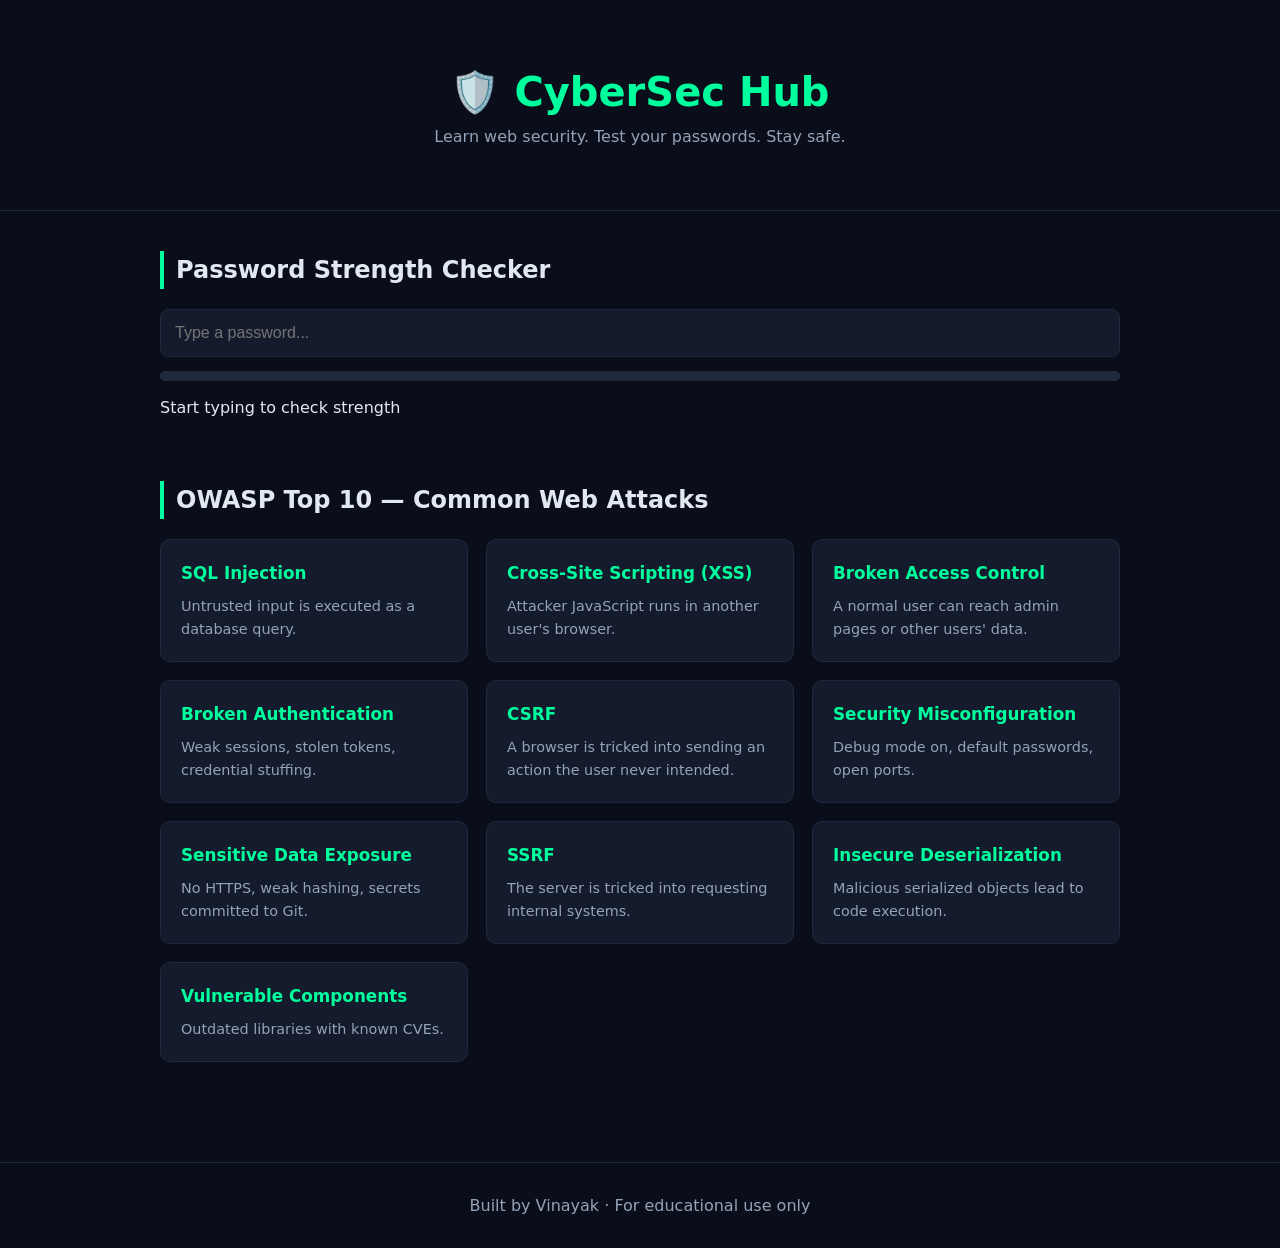
==== cyber-security-hub/index.html @ ee930f05 "Initial commit: CyberSec Hub website" ====
<!DOCTYPE html>
<html lang="en">
<head>
  <meta charset="UTF-8">
  <meta name="viewport" content="width=device-width, initial-scale=1.0">
  <title>CyberSec Hub</title>
  <link rel="stylesheet" href="css/style.css">
</head>
<body>
  <header>
    <h1>🛡️ CyberSec Hub</h1>
    <p>Learn web security. Test your passwords. Stay safe.</p>
  </header>

  <main>
    <section id="tools">
      <h2>Password Strength Checker</h2>
      <input type="text" id="pwdInput" placeholder="Type a password...">
      <div class="meter"><div id="meterFill"></div></div>
      <p id="pwdResult">Start typing to check strength</p>
      <ul id="pwdTips"></ul>
    </section>

    <section id="owasp">
      <h2>OWASP Top 10 — Common Web Attacks</h2>
      <div class="card-grid" id="cardGrid"></div>
    </section>
  </main>

  <footer>
    <p>Built by Vinayak · For educational use only</p>
  </footer>

  <script src="js/script.js"></script>
</body>
</html>
---- cyber-security-hub/css/style.css ----
:root {
  --bg: #0a0e1a;
  --card: #141b2d;
  --accent: #00ff9d;
  --text: #e2e8f0;
  --muted: #94a3b8;
}

* { margin: 0; padding: 0; box-sizing: border-box; }

body {
  font-family: 'Segoe UI', system-ui, sans-serif;
  background: var(--bg);
  color: var(--text);
  line-height: 1.6;
}

header {
  text-align: center;
  padding: 60px 20px;
  border-bottom: 1px solid #1e293b;
}

header h1 { font-size: 2.5rem; color: var(--accent); }
header p { color: var(--muted); }

main { max-width: 1000px; margin: 0 auto; padding: 40px 20px; }

section { margin-bottom: 60px; }

h2 {
  margin-bottom: 20px;
  border-left: 4px solid var(--accent);
  padding-left: 12px;
}

#pwdInput {
  width: 100%;
  padding: 14px;
  background: var(--card);
  border: 1px solid #1e293b;
  border-radius: 8px;
  color: var(--text);
  font-size: 1rem;
}

#pwdInput:focus { outline: 2px solid var(--accent); }

.meter {
  height: 10px;
  background: #1e293b;
  border-radius: 6px;
  margin: 14px 0;
  overflow: hidden;
}

#meterFill {
  height: 100%;
  width: 0%;
  background: #ef4444;
  transition: width .3s, background .3s;
}

#pwdTips { list-style: none; margin-top: 10px; }
#pwdTips li { color: var(--muted); font-size: .9rem; }

.card-grid {
  display: grid;
  grid-template-columns: repeat(auto-fit, minmax(260px, 1fr));
  gap: 18px;
}

.card {
  background: var(--card);
  padding: 20px;
  border-radius: 10px;
  border: 1px solid #1e293b;
  transition: transform .2s, border-color .2s;
}

.card:hover { transform: translateY(-4px); border-color: var(--accent); }
.card h3 { color: var(--accent); font-size: 1.05rem; margin-bottom: 8px; }
.card p { color: var(--muted); font-size: .9rem; }

footer {
  text-align: center;
  padding: 30px;
  color: var(--muted);
  border-top: 1px solid #1e293b;
}
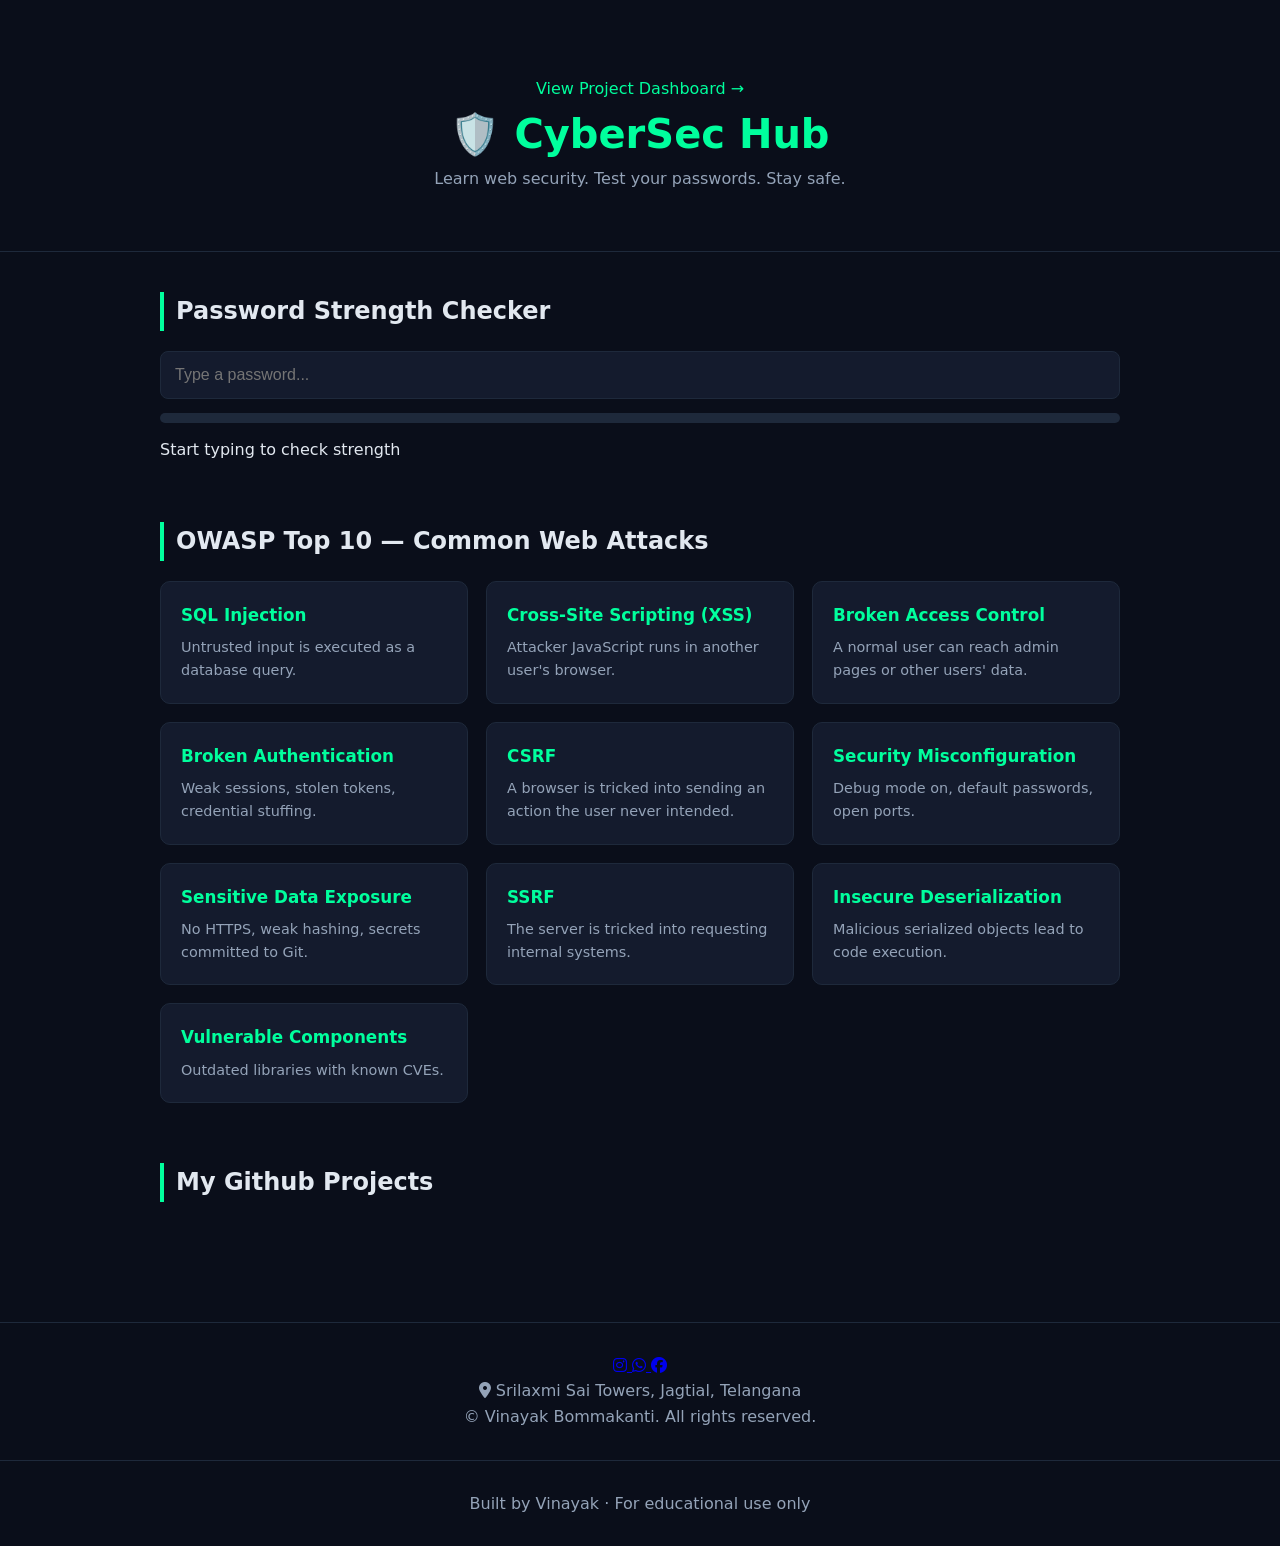
==== commit b6335699: "Add files via upload" ====
--- a/cyber-security-hub/index.html
+++ b/cyber-security-hub/index.html
@@ -1,36 +1,65 @@
-<!DOCTYPE html>
-<html lang="en">
-<head>
-  <meta charset="UTF-8">
-  <meta name="viewport" content="width=device-width, initial-scale=1.0">
-  <title>CyberSec Hub</title>
-  <link rel="stylesheet" href="css/style.css">
-</head>
-<body>
-  <header>
-    <h1>🛡️ CyberSec Hub</h1>
-    <p>Learn web security. Test your passwords. Stay safe.</p>
-  </header>
-
-  <main>
-    <section id="tools">
-      <h2>Password Strength Checker</h2>
-      <input type="text" id="pwdInput" placeholder="Type a password...">
-      <div class="meter"><div id="meterFill"></div></div>
-      <p id="pwdResult">Start typing to check strength</p>
-      <ul id="pwdTips"></ul>
-    </section>
-
-    <section id="owasp">
-      <h2>OWASP Top 10 — Common Web Attacks</h2>
-      <div class="card-grid" id="cardGrid"></div>
-    </section>
-  </main>
-
-  <footer>
-    <p>Built by Vinayak · For educational use only</p>
-  </footer>
-
-  <script src="js/script.js"></script>
-</body>
+<!DOCTYPE html>
+<html lang="en">
+<head>
+  <link rel="stylesheet" href="https://cdnjs.cloudflare.com/ajax/libs/font-awesome/6.5.1/css/all.min.css">
+  <meta charset="UTF-8">
+  <meta name="viewport" content="width=device-width, initial-scale=1.0">
+  <title>CyberSec Hub</title>
+  <link rel="stylesheet" href="css/style.css">
+</head>
+<body>
+  <header>
+    <nav style="margin-top:16px;">
+  <a href="contacts-dashboard.html" style="color:var(--accent); text-decoration:none;">View Project Dashboard →</a>
+</nav>
+    <h1>🛡️ CyberSec Hub</h1>
+    <p>Learn web security. Test your passwords. Stay safe.</p>
+  </header>
+
+  <main>
+    <section id="tools">
+      <h2>Password Strength Checker</h2>
+      <input type="text" id="pwdInput" placeholder="Type a password...">
+      <div class="meter"><div id="meterFill"></div></div>
+      <p id="pwdResult">Start typing to check strength</p>
+      <ul id="pwdTips"></ul>
+    </section>
+
+    <section id="owasp">
+      <h2>OWASP Top 10 — Common Web Attacks</h2>
+      <div class="card-grid" id="cardGrid"></div>
+    </section>
+
+    <section id="projects">
+      <h2>My Github Projects</h2>
+      <div class="card-grid" id="projectGrid">
+    </section>
+  </main>
+
+    <footer class="site-footer">
+    <div class="footer-social">
+      <a href="https://instagram.com/vinx_7.8" target="_blank" class="social-icon insta" title="Instagram">
+        <i class="fa-brands fa-instagram"></i>
+      </a>
+      <a href="https://wa.me/919494666074" target="_blank" class="social-icon whatsapp" title="WhatsApp">
+        <i class="fa-brands fa-whatsapp"></i>
+      </a>
+      <a href="https://facebook.com/search/top?q=Vinayak%20Bommakanti" target="_blank" class="social-icon fb" title="Facebook">
+        <i class="fa-brands fa-facebook"></i>
+      </a>
+    </div>
+
+    <p class="footer-address">
+      <i class="fa-solid fa-location-dot"></i> Srilaxmi Sai Towers, Jagtial, Telangana
+    </p>
+
+    <p class="footer-copy">&copy; <span id="year"></span> Vinayak Bommakanti. All rights reserved.</p>
+  </footer>
+
+  <footer>
+    <p>Built by Vinayak · For educational use only</p>
+  </footer>
+
+  <script src="js/script.js"></script>
+</body>
 </html>
